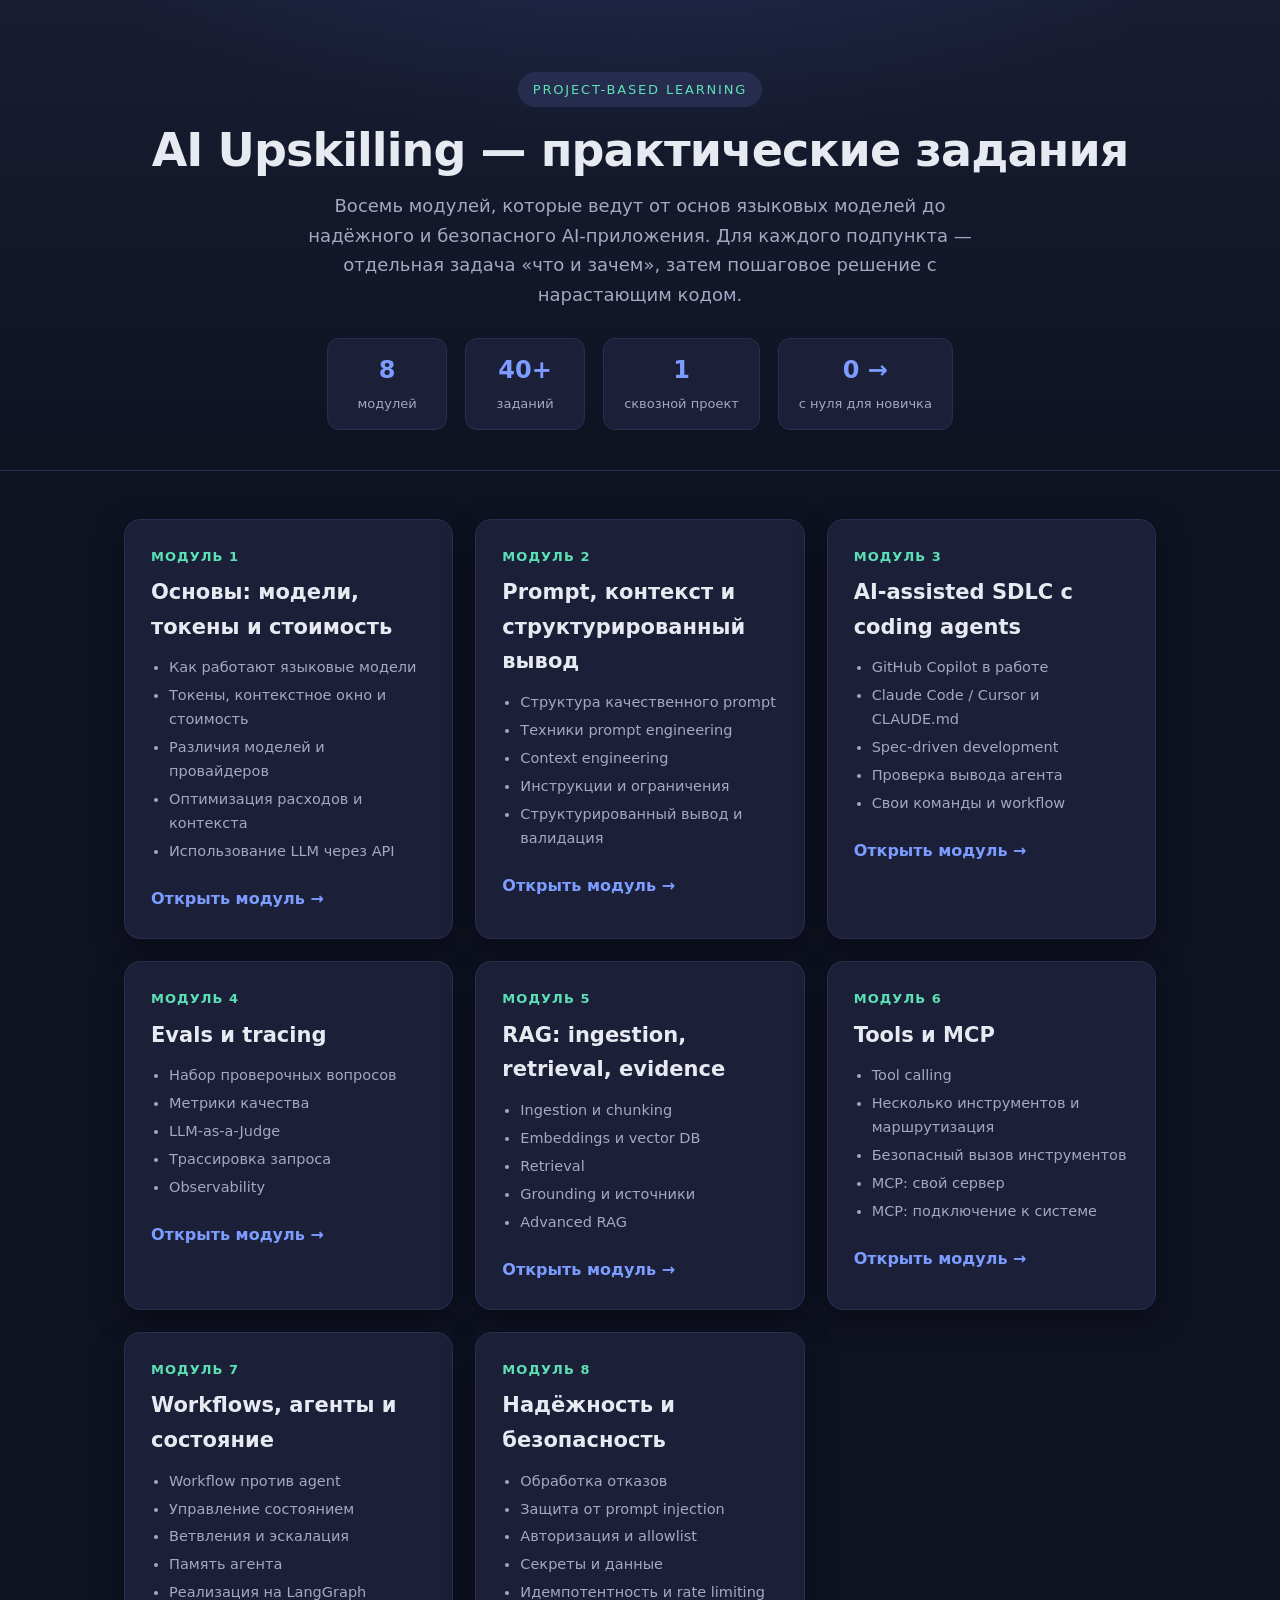
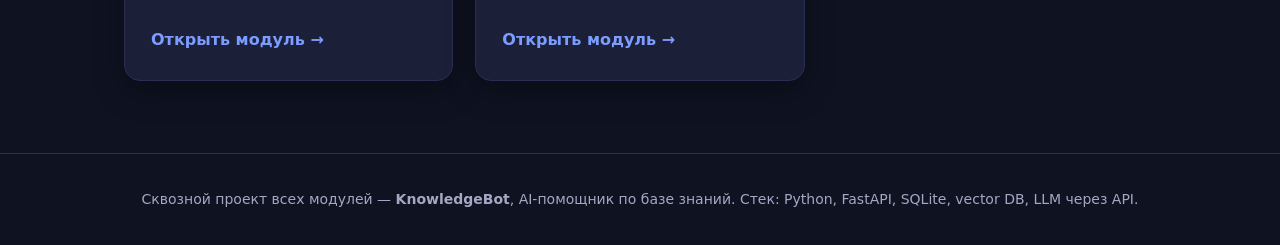
==== index.html @ 3f318052 "init project" ====
<!doctype html>
<html lang="ru">
  <head>
    <meta charset="UTF-8" />
    <meta name="viewport" content="width=device-width, initial-scale=1.0" />
    <title>AI Upskilling — Практические задания</title>
    <link rel="stylesheet" href="styles.css" />
  </head>
  <body>
    <header class="site-header">
      <div class="container">
        <span class="eyebrow">Project-based learning</span>
        <h1>AI Upskilling — практические задания</h1>
        <p>
          Восемь модулей, которые ведут от основ языковых моделей до надёжного и
          безопасного AI-приложения. Для каждого подпункта — отдельная задача
          «что и зачем», затем пошаговое решение с нарастающим кодом.
        </p>
        <div class="stats">
          <div class="stat"><b>8</b><span>модулей</span></div>
          <div class="stat"><b>40+</b><span>заданий</span></div>
          <div class="stat"><b>1</b><span>сквозной проект</span></div>
          <div class="stat"><b>0 →</b><span>с нуля для новичка</span></div>
        </div>
      </div>
    </header>

    <main class="container">
      <section class="grid">
        <a class="card" href="module1.html">
          <span class="num">МОДУЛЬ 1</span>
          <h3>Основы: модели, токены и стоимость</h3>
          <ul>
            <li>Как работают языковые модели</li>
            <li>Токены, контекстное окно и стоимость</li>
            <li>Различия моделей и провайдеров</li>
            <li>Оптимизация расходов и контекста</li>
            <li>Использование LLM через API</li>
          </ul>
          <span class="go">Открыть модуль →</span>
        </a>

        <a class="card" href="module2.html">
          <span class="num">МОДУЛЬ 2</span>
          <h3>Prompt, контекст и структурированный вывод</h3>
          <ul>
            <li>Структура качественного prompt</li>
            <li>Техники prompt engineering</li>
            <li>Context engineering</li>
            <li>Инструкции и ограничения</li>
            <li>Структурированный вывод и валидация</li>
          </ul>
          <span class="go">Открыть модуль →</span>
        </a>

        <a class="card" href="module3.html">
          <span class="num">МОДУЛЬ 3</span>
          <h3>AI-assisted SDLC с coding agents</h3>
          <ul>
            <li>GitHub Copilot в работе</li>
            <li>Claude Code / Cursor и CLAUDE.md</li>
            <li>Spec-driven development</li>
            <li>Проверка вывода агента</li>
            <li>Свои команды и workflow</li>
          </ul>
          <span class="go">Открыть модуль →</span>
        </a>

        <a class="card" href="module4.html">
          <span class="num">МОДУЛЬ 4</span>
          <h3>Evals и tracing</h3>
          <ul>
            <li>Набор проверочных вопросов</li>
            <li>Метрики качества</li>
            <li>LLM-as-a-Judge</li>
            <li>Трассировка запроса</li>
            <li>Observability</li>
          </ul>
          <span class="go">Открыть модуль →</span>
        </a>

        <a class="card" href="module5.html">
          <span class="num">МОДУЛЬ 5</span>
          <h3>RAG: ingestion, retrieval, evidence</h3>
          <ul>
            <li>Ingestion и chunking</li>
            <li>Embeddings и vector DB</li>
            <li>Retrieval</li>
            <li>Grounding и источники</li>
            <li>Advanced RAG</li>
          </ul>
          <span class="go">Открыть модуль →</span>
        </a>

        <a class="card" href="module6.html">
          <span class="num">МОДУЛЬ 6</span>
          <h3>Tools и MCP</h3>
          <ul>
            <li>Tool calling</li>
            <li>Несколько инструментов и маршрутизация</li>
            <li>Безопасный вызов инструментов</li>
            <li>MCP: свой сервер</li>
            <li>MCP: подключение к системе</li>
          </ul>
          <span class="go">Открыть модуль →</span>
        </a>

        <a class="card" href="module7.html">
          <span class="num">МОДУЛЬ 7</span>
          <h3>Workflows, агенты и состояние</h3>
          <ul>
            <li>Workflow против agent</li>
            <li>Управление состоянием</li>
            <li>Ветвления и эскалация</li>
            <li>Память агента</li>
            <li>Реализация на LangGraph</li>
          </ul>
          <span class="go">Открыть модуль →</span>
        </a>

        <a class="card" href="module8.html">
          <span class="num">МОДУЛЬ 8</span>
          <h3>Надёжность и безопасность</h3>
          <ul>
            <li>Обработка отказов</li>
            <li>Защита от prompt injection</li>
            <li>Авторизация и allowlist</li>
            <li>Секреты и данные</li>
            <li>Идемпотентность и rate limiting</li>
          </ul>
          <span class="go">Открыть модуль →</span>
        </a>
      </section>
    </main>

    <footer class="site-footer">
      <div class="container">
        Сквозной проект всех модулей — <b>KnowledgeBot</b>, AI-помощник по базе
        знаний. Стек: Python, FastAPI, SQLite, vector DB, LLM через API.
      </div>
    </footer>

    <script src="app.js"></script>
  </body>
</html>
---- styles.css ----
:root {
  --bg: #0f1221;
  --bg-soft: #171a2e;
  --card: #1b1f38;
  --card-hover: #222745;
  --text: #e8eaf2;
  --muted: #a3a8c3;
  --accent: #7c9cff;
  --accent-2: #5ce1b5;
  --border: #2a2f52;
  --code-bg: #0b0e1c;
  --code-text: #d6e1ff;
  --tag: #262c4d;
  --shadow: 0 10px 30px rgba(0, 0, 0, 0.35);
  --radius: 16px;
  --maxw: 1080px;
}

* {
  box-sizing: border-box;
}

html {
  scroll-behavior: smooth;
}

body {
  margin: 0;
  font-family:
    "Segoe UI",
    system-ui,
    -apple-system,
    Roboto,
    Arial,
    sans-serif;
  background: radial-gradient(
    1200px 600px at 50% -10%,
    #1d2447 0%,
    var(--bg) 55%
  );
  color: var(--text);
  line-height: 1.65;
  -webkit-font-smoothing: antialiased;
}

a {
  color: var(--accent);
  text-decoration: none;
}
a:hover {
  text-decoration: underline;
}

.container {
  max-width: var(--maxw);
  margin: 0 auto;
  padding: 0 24px;
}

/* Header */
.site-header {
  padding: 72px 0 40px;
  text-align: center;
  border-bottom: 1px solid var(--border);
  background: linear-gradient(180deg, rgba(124, 156, 255, 0.08), transparent);
}
.site-header .eyebrow {
  display: inline-block;
  font-size: 13px;
  letter-spacing: 0.14em;
  text-transform: uppercase;
  color: var(--accent-2);
  background: var(--tag);
  padding: 6px 14px;
  border-radius: 999px;
  margin-bottom: 18px;
  border: 1px solid var(--border);
}
.site-header h1 {
  margin: 0 0 14px;
  font-size: clamp(28px, 5vw, 46px);
  line-height: 1.12;
  letter-spacing: -0.02em;
}
.site-header p {
  margin: 0 auto;
  max-width: 680px;
  color: var(--muted);
  font-size: 18px;
}

/* Stats row */
.stats {
  display: flex;
  flex-wrap: wrap;
  gap: 18px;
  justify-content: center;
  margin-top: 28px;
}
.stat {
  background: var(--card);
  border: 1px solid var(--border);
  border-radius: 12px;
  padding: 12px 20px;
  min-width: 120px;
}
.stat b {
  display: block;
  font-size: 24px;
  color: var(--accent);
}
.stat span {
  font-size: 13px;
  color: var(--muted);
}

/* Module grid */
.grid {
  display: grid;
  grid-template-columns: repeat(auto-fill, minmax(320px, 1fr));
  gap: 22px;
  margin: 48px 0 72px;
}
.card {
  display: flex;
  flex-direction: column;
  background: var(--card);
  border: 1px solid var(--border);
  border-radius: var(--radius);
  padding: 26px;
  box-shadow: var(--shadow);
  transition:
    transform 0.18s ease,
    background 0.18s ease,
    border-color 0.18s ease;
}
.card:hover {
  transform: translateY(-4px);
  background: var(--card-hover);
  border-color: var(--accent);
  text-decoration: none;
}
.card .num {
  font-size: 13px;
  font-weight: 700;
  color: var(--accent-2);
  letter-spacing: 0.08em;
}
.card h3 {
  margin: 8px 0 12px;
  font-size: 21px;
  color: var(--text);
}
.card ul {
  margin: 0;
  padding-left: 18px;
  color: var(--muted);
  font-size: 14.5px;
}
.card ul li {
  margin-bottom: 4px;
}
.card .go {
  margin-top: 18px;
  font-weight: 600;
  color: var(--accent);
}

/* Module page */
.topbar {
  position: sticky;
  top: 0;
  z-index: 20;
  background: rgba(15, 18, 33, 0.82);
  backdrop-filter: blur(10px);
  border-bottom: 1px solid var(--border);
  padding: 14px 0;
}
.topbar .container {
  display: flex;
  align-items: center;
  justify-content: space-between;
  gap: 16px;
}
.topbar .brand {
  font-weight: 700;
}
.topbar nav a {
  margin-left: 18px;
  color: var(--muted);
  font-size: 14px;
}
.topbar nav a:hover {
  color: var(--text);
}

.module-hero {
  padding: 56px 0 24px;
}
.module-hero .num {
  color: var(--accent-2);
  font-weight: 700;
  letter-spacing: 0.1em;
  text-transform: uppercase;
  font-size: 13px;
}
.module-hero h1 {
  margin: 10px 0 14px;
  font-size: clamp(26px, 4vw, 38px);
  letter-spacing: -0.02em;
}
.module-hero p {
  color: var(--muted);
  max-width: 760px;
  font-size: 17px;
}

.layout {
  display: grid;
  grid-template-columns: 240px 1fr;
  gap: 40px;
  align-items: start;
  padding-bottom: 80px;
}
.toc {
  position: sticky;
  top: 72px;
  background: var(--bg-soft);
  border: 1px solid var(--border);
  border-radius: 12px;
  padding: 18px;
  font-size: 14px;
}
.toc h4 {
  margin: 0 0 10px;
  font-size: 12px;
  letter-spacing: 0.1em;
  text-transform: uppercase;
  color: var(--muted);
}
.toc ol {
  margin: 0;
  padding-left: 18px;
  color: var(--muted);
}
.toc ol li {
  margin-bottom: 8px;
}
.toc a {
  color: var(--text);
}

/* Task blocks */
.task {
  background: var(--card);
  border: 1px solid var(--border);
  border-radius: var(--radius);
  padding: 28px 30px;
  margin-bottom: 28px;
  box-shadow: var(--shadow);
  scroll-margin-top: 80px;
}
.task .chip {
  display: inline-block;
  font-size: 12px;
  color: var(--accent-2);
  background: var(--tag);
  border: 1px solid var(--border);
  border-radius: 999px;
  padding: 4px 12px;
  margin-bottom: 12px;
  letter-spacing: 0.04em;
}
.task h2 {
  margin: 0 0 6px;
  font-size: 24px;
  letter-spacing: -0.01em;
}
.task h3 {
  margin: 26px 0 10px;
  font-size: 17px;
  color: var(--accent);
}
.goal {
  border-left: 3px solid var(--accent);
  background: rgba(124, 156, 255, 0.07);
  padding: 14px 18px;
  border-radius: 0 10px 10px 0;
  margin: 14px 0 6px;
}
.goal strong {
  color: var(--text);
}
.note {
  border-left: 3px solid var(--accent-2);
  background: rgba(92, 225, 181, 0.07);
  padding: 12px 16px;
  border-radius: 0 10px 10px 0;
  margin: 16px 0;
  font-size: 15px;
  color: var(--muted);
}
.step-label {
  display: inline-block;
  font-size: 12px;
  font-weight: 700;
  color: var(--bg);
  background: var(--accent);
  border-radius: 6px;
  padding: 2px 8px;
  margin-right: 8px;
}

/* Code */
pre {
  background: var(--code-bg);
  border: 1px solid var(--border);
  border-radius: 12px;
  padding: 18px;
  overflow-x: auto;
  position: relative;
  margin: 12px 0 18px;
}
pre code {
  font-family: "Cascadia Code", "Fira Code", Consolas, monospace;
  font-size: 13.5px;
  color: var(--code-text);
  line-height: 1.55;
}
:not(pre) > code {
  background: var(--tag);
  border: 1px solid var(--border);
  border-radius: 6px;
  padding: 1px 6px;
  font-family: "Cascadia Code", Consolas, monospace;
  font-size: 13px;
  color: var(--accent-2);
}
.copy-btn {
  position: absolute;
  top: 10px;
  right: 10px;
  background: var(--tag);
  color: var(--muted);
  border: 1px solid var(--border);
  border-radius: 6px;
  padding: 4px 10px;
  font-size: 12px;
  cursor: pointer;
}
.copy-btn:hover {
  color: var(--text);
  border-color: var(--accent);
}

/* Tables */
table {
  width: 100%;
  border-collapse: collapse;
  margin: 14px 0 18px;
  font-size: 14px;
}
th,
td {
  border: 1px solid var(--border);
  padding: 9px 12px;
  text-align: left;
}
th {
  background: var(--tag);
  color: var(--text);
}
td {
  color: var(--muted);
}

/* Footer */
.site-footer {
  border-top: 1px solid var(--border);
  padding: 34px 0;
  text-align: center;
  color: var(--muted);
  font-size: 14px;
}

/* Prev/next */
.pager {
  display: flex;
  justify-content: space-between;
  gap: 16px;
  margin-top: 20px;
}
.pager a {
  flex: 1;
  background: var(--card);
  border: 1px solid var(--border);
  border-radius: 12px;
  padding: 16px 20px;
}
.pager a:hover {
  border-color: var(--accent);
  text-decoration: none;
}
.pager .dir {
  font-size: 12px;
  color: var(--muted);
}
.pager .ttl {
  font-weight: 600;
  color: var(--text);
}
.pager .next {
  text-align: right;
}

@media (max-width: 860px) {
  .layout {
    grid-template-columns: 1fr;
  }
  .toc {
    position: static;
  }
}
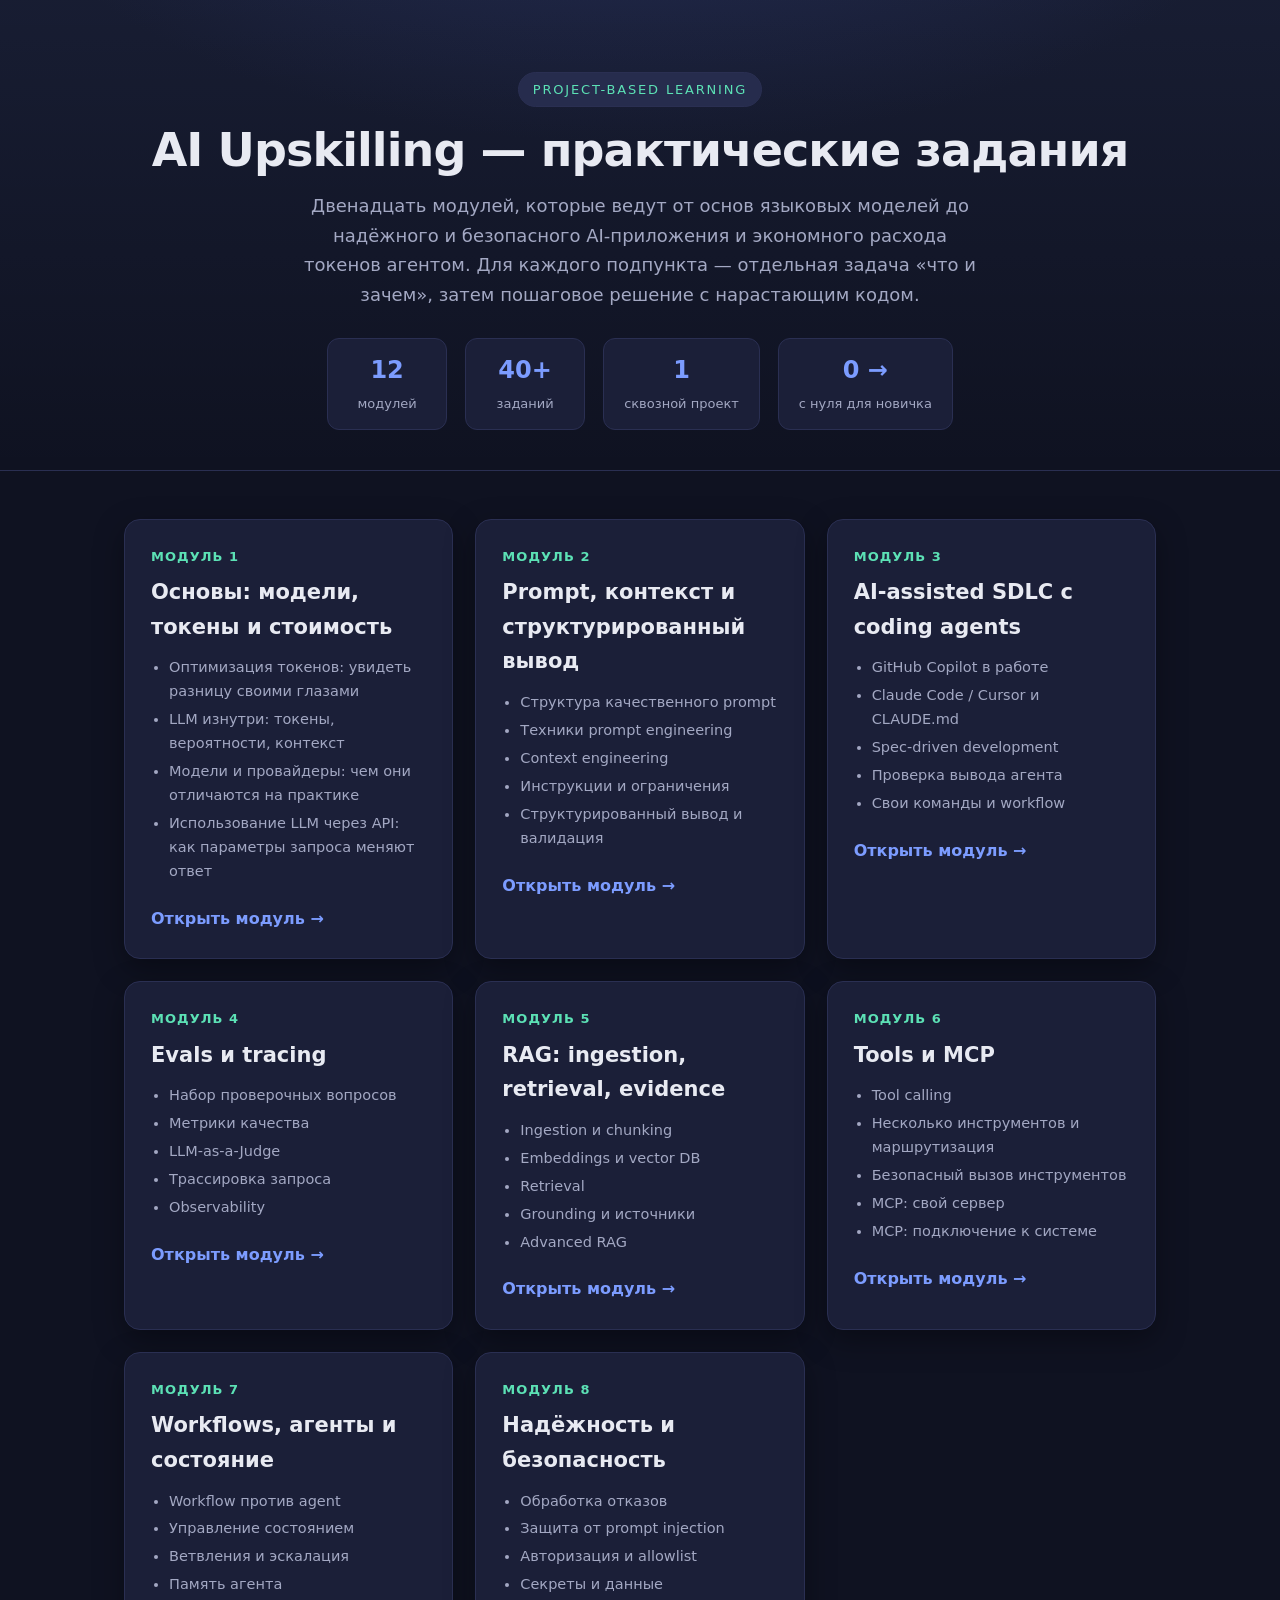
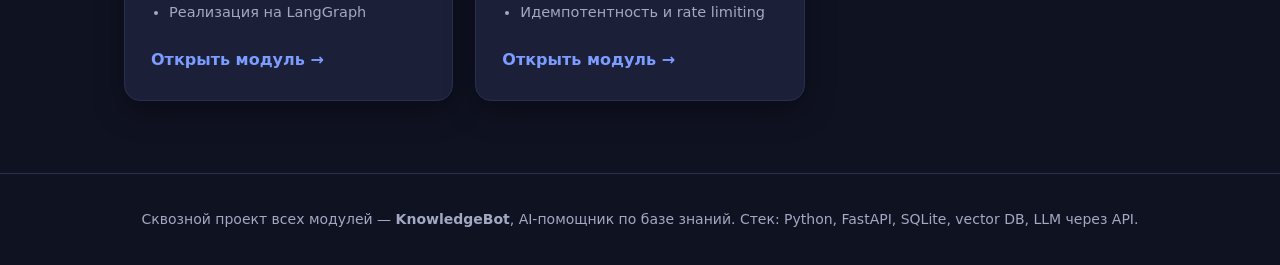
==== commit 7fefd135: "module-1" ====
--- a/index.html
+++ b/index.html
@@ -12,12 +12,12 @@
         <span class="eyebrow">Project-based learning</span>
         <h1>AI Upskilling — практические задания</h1>
         <p>
-          Восемь модулей, которые ведут от основ языковых моделей до надёжного и
-          безопасного AI-приложения. Для каждого подпункта — отдельная задача
+          Двенадцать модулей, которые ведут от основ языковых моделей до надёжного и
+          безопасного AI-приложения и экономного расхода токенов агентом. Для каждого подпункта — отдельная задача
           «что и зачем», затем пошаговое решение с нарастающим кодом.
         </p>
         <div class="stats">
-          <div class="stat"><b>8</b><span>модулей</span></div>
+          <div class="stat"><b>12</b><span>модулей</span></div>
           <div class="stat"><b>40+</b><span>заданий</span></div>
           <div class="stat"><b>1</b><span>сквозной проект</span></div>
           <div class="stat"><b>0 →</b><span>с нуля для новичка</span></div>
@@ -31,11 +31,10 @@
           <span class="num">МОДУЛЬ 1</span>
           <h3>Основы: модели, токены и стоимость</h3>
           <ul>
-            <li>Как работают языковые модели</li>
-            <li>Токены, контекстное окно и стоимость</li>
-            <li>Различия моделей и провайдеров</li>
-            <li>Оптимизация расходов и контекста</li>
-            <li>Использование LLM через API</li>
+            <li>Оптимизация токенов: увидеть разницу своими глазами</li>
+            <li>LLM изнутри: токены, вероятности, контекст</li>
+            <li>Модели и провайдеры: чем они отличаются на практике</li>
+            <li>Использование LLM через API: как параметры запроса меняют ответ</li>
           </ul>
           <span class="go">Открыть модуль →</span>
         </a>
--- a/styles.css
+++ b/styles.css
@@ -413,6 +413,119 @@
   text-align: right;
 }
 
+/* Practice pages: theory box, checklists, collapsible blocks, file labels */
+.layout > main {
+  min-width: 0; /* длинные строки кода прокручиваются внутри <pre>, а не раздвигают страницу */
+}
+td code,
+th code {
+  overflow-wrap: anywhere; /* длинные пути и URL в таблицах переносятся */
+}
+.toc .toc-extra {
+  margin: 0 0 12px;
+}
+.toc ol + .toc-extra {
+  margin: 14px 0 0;
+}
+
+.theory {
+  background: var(--bg-soft);
+  border: 1px solid var(--border);
+  border-radius: 12px;
+  padding: 14px 20px 8px;
+  margin: 18px 0 6px;
+}
+.task .theory h3 {
+  margin: 0 0 10px;
+  font-size: 13px;
+  letter-spacing: 0.1em;
+  text-transform: uppercase;
+  color: var(--accent-2);
+}
+.theory ul {
+  margin: 0 0 8px;
+  padding-left: 20px;
+  color: var(--muted);
+}
+.theory li {
+  margin-bottom: 8px;
+}
+.theory li b,
+.theory li em {
+  color: var(--text);
+}
+
+.checklist {
+  list-style: none;
+  padding-left: 0;
+}
+.checklist li {
+  position: relative;
+  padding-left: 28px;
+  margin-bottom: 8px;
+}
+.checklist li::before {
+  content: "☐";
+  position: absolute;
+  left: 4px;
+  color: var(--accent-2);
+}
+
+details {
+  background: var(--bg-soft);
+  border: 1px solid var(--border);
+  border-radius: 12px;
+  margin: 12px 0;
+  padding: 0 16px;
+}
+details > summary {
+  cursor: pointer;
+  padding: 12px 0;
+  font-weight: 600;
+}
+details > summary:hover {
+  color: var(--accent);
+}
+details[open] > summary {
+  border-bottom: 1px solid var(--border);
+  margin-bottom: 12px;
+}
+details > pre {
+  margin-top: 0;
+}
+.qa details > summary {
+  font-weight: 500;
+}
+.qa details > p {
+  margin: 0 0 14px;
+  color: var(--muted);
+}
+
+pre[data-file]::before {
+  content: attr(data-file);
+  display: block;
+  margin: -18px -18px 14px;
+  padding: 8px 18px;
+  background: var(--tag);
+  border-bottom: 1px solid var(--border);
+  color: var(--accent-2);
+  font-family: "Cascadia Code", "Fira Code", Consolas, monospace;
+  font-size: 12px;
+  line-height: 1.4;
+}
+pre[data-file] .copy-btn {
+  top: 5px;
+}
+pre.diagram .copy-btn {
+  display: none;
+}
+@media (max-width: 640px) {
+  .task table {
+    display: block;
+    overflow-x: auto;
+  }
+}
+
 @media (max-width: 860px) {
   .layout {
     grid-template-columns: 1fr;
